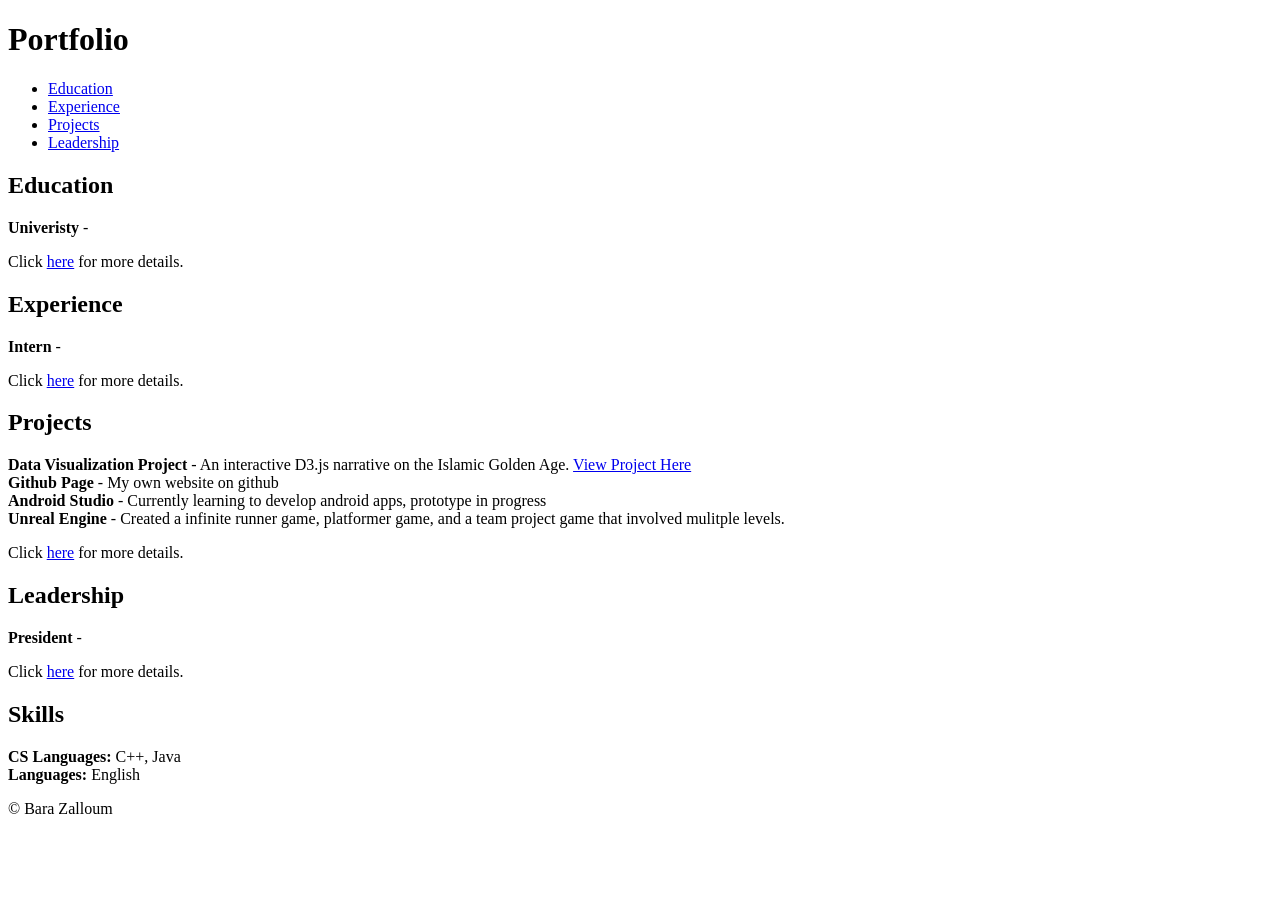
==== index.html @ 99f1ac9a "reuploaded website... adding back index and project" ====
<!DOCTYPE html>
<html lang="en">

<head>
    <meta charset="UTF-8">
    <meta name="viewport" content="width=device-width, initial-scale=1.0">
    <title>Your Name - Resume</title>
    <link rel="stylesheet" href="css/styles.css">
    <link rel="preconnect" href="https://fonts.googleapis.com">
    <link rel="preconnect" href="https://fonts.gstatic.com" crossorigin>
    <link href="https://fonts.googleapis.com/css2?family=Montserrat:wght@400;700&display=swap" rel="stylesheet">
</head>

<body> 
    <header>
        <h1>Portfolio</h1>
    </header>

    <header>
        <nav>
          <ul>
            <li><a href="education/experience.html">Education</a></li>
            <li><a href="experience/experience.html">Experience</a></li>
            <li><a href="projects/projects.html">Projects</a></li>
            <li><a href="leadership/leadership.html">Leadership</a></li>
          </ul>
        </nav>
    </header>

    <!-- I added the opening <main> tag here so your closing </main> tag at the bottom works properly -->
    <main>
        <section id="education">
          <h2>Education</h2>
          <!-- education details here -->
          <b>Univeristy </b> -  <br>
          <p>Click <a href="education/education.html">here</a> for more details.</p>
        </section>

        <section id="experience">
          <h2>Experience</h2>
          <!-- experience details here -->
          <b>Intern </b> -  <br>
          <p>Click <a href="experience/experience.html">here</a> for more details.</p>
        </section>

        <section id="projects">
          <h2>Projects</h2>
          <!-- project details here -->
           <b>Data Visualization Project </b> - An interactive D3.js narrative on the Islamic Golden Age. <a href="dataviz.html">View Project Here</a> <br>
           <b>Github Page </b> - My own website on github <br>
           <b>Android Studio </b> - Currently learning to develop android apps, prototype in progress <br>
           <b>Unreal Engine </b> - Created a infinite runner game, platformer game, and a team project game that involved mulitple levels. <br>
          <p>Click <a href="projects/projects.html">here</a> for more details.</p>
        </section>

    <section id="leadership">
      <h2>Leadership</h2>
      <!-- leadership details here -->
      <b>President </b> -  <br>
      <p>Click <a href="leadership/leadership.html">here</a> for more details.</p>
    </section>

    <section id="skills">
      <h2>Skills</h2>
      <!-- leadership details here -->
      <p><b>CS Languages:</b> C++, Java <br>
        <b>Languages:</b> English</p>
    </section>
  </main>

  <footer>
    <p>&copy; Bara Zalloum</p>
  </footer>

  <script src="script.js"></script>
</body>
</html>
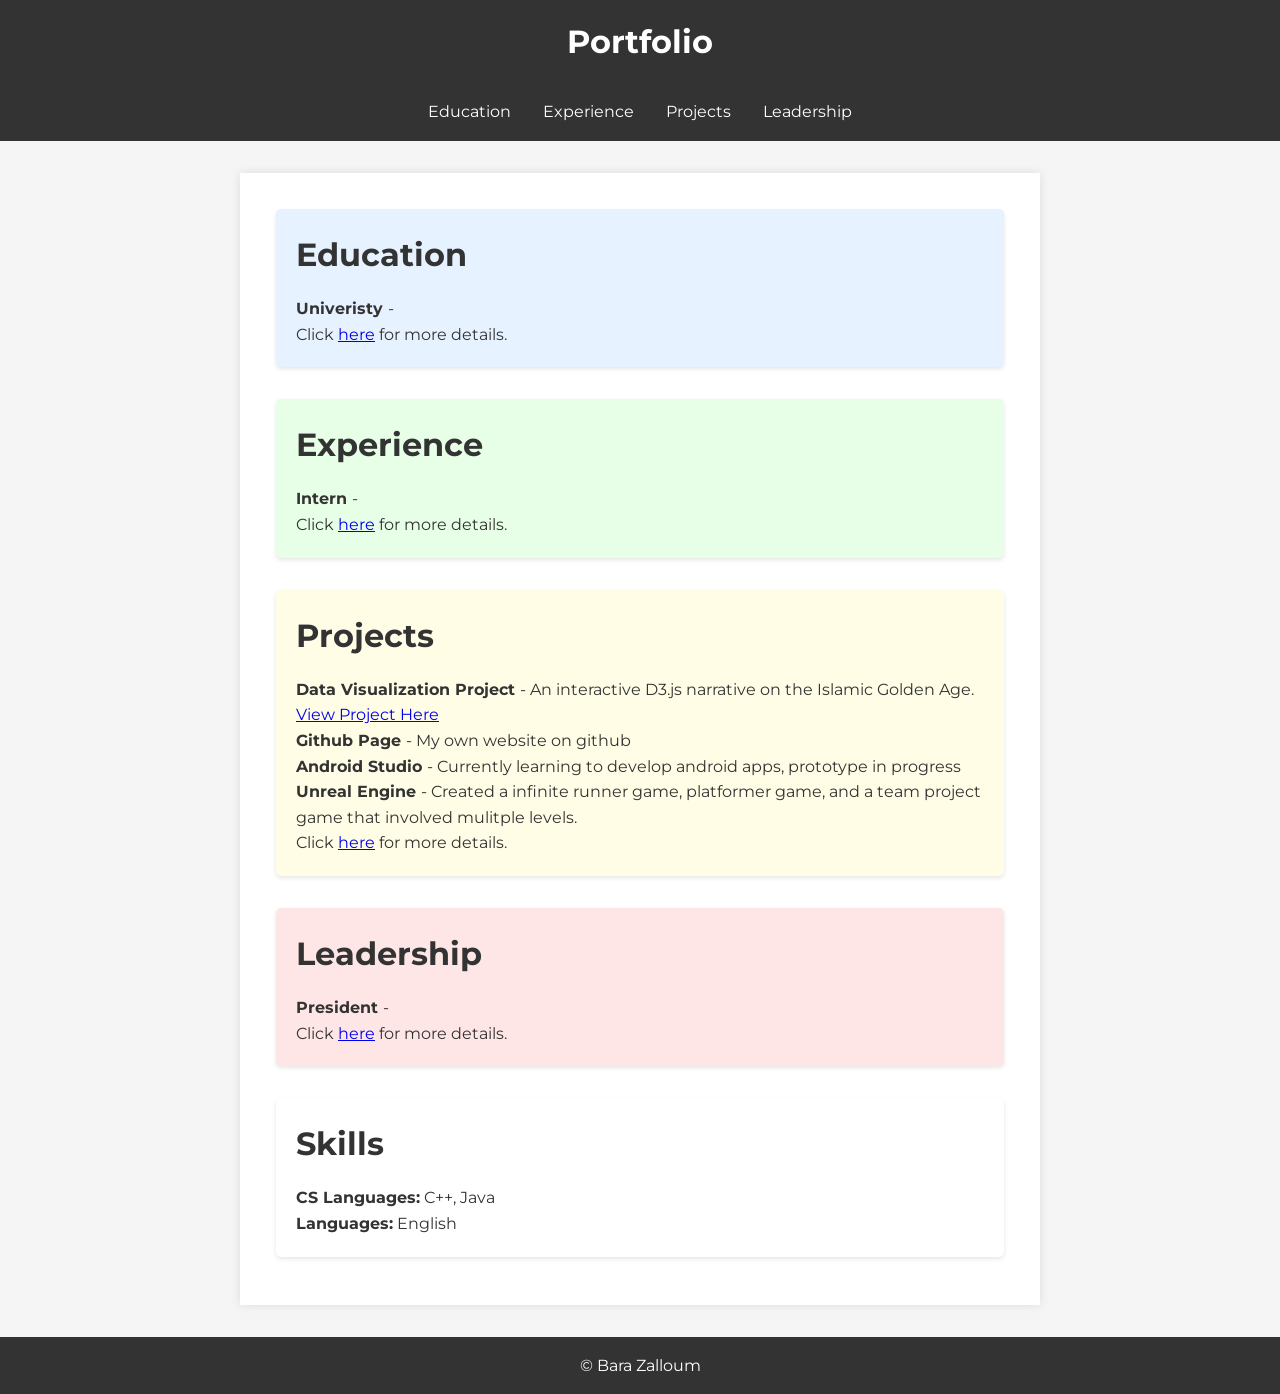
==== commit c8d0becc: "Add files via upload" ====
--- a/index.html
+++ b/index.html
@@ -19,7 +19,7 @@
     <header>
         <nav>
           <ul>
-            <li><a href="education/experience.html">Education</a></li>
+            <li><a href="education/education.html">Education</a></li>
             <li><a href="experience/experience.html">Experience</a></li>
             <li><a href="projects/projects.html">Projects</a></li>
             <li><a href="leadership/leadership.html">Leadership</a></li>
@@ -46,7 +46,7 @@
         <section id="projects">
           <h2>Projects</h2>
           <!-- project details here -->
-           <b>Data Visualization Project </b> - An interactive D3.js narrative on the Islamic Golden Age. <a href="dataviz.html">View Project Here</a> <br>
+           <b>Data Visualization Project </b> - An interactive D3.js narrative on the Islamic Golden Age. <a href="/projects/dataviz.htm">View Project Here</a> <br>
            <b>Github Page </b> - My own website on github <br>
            <b>Android Studio </b> - Currently learning to develop android apps, prototype in progress <br>
            <b>Unreal Engine </b> - Created a infinite runner game, platformer game, and a team project game that involved mulitple levels. <br>
--- a/css/styles.css
+++ b/css/styles.css
@@ -0,0 +1,93 @@
+/* Import Google Font */
+@import url('https://fonts.googleapis.com/css2?family=Montserrat:wght@400;700&display=swap');
+
+/* Reset styles */
+* {
+  margin: 0;
+  padding: 0;
+  box-sizing: border-box;
+}
+
+/* Body styles */
+body {
+  font-family: 'Montserrat', sans-serif;
+  line-height: 1.6;
+  color: #333;
+  background-color: #f5f5f5;
+}
+
+/* Header styles */
+header {
+  background-color: #333;
+  color: #fff;
+  padding: 1rem;
+  text-align: center;
+}
+
+
+nav ul {
+  list-style-type: none;
+  display: flex;
+  justify-content: center;
+}
+
+nav ul li {
+  margin: 0 1rem;
+}
+
+nav ul li a {
+  color: #fff;
+  text-decoration: none;
+  transition: color 0.3s ease;
+}
+
+nav ul li a:hover {
+  color: #ccc;
+}
+
+/* Main content styles */
+main {
+  max-width: 800px;
+  margin: 2rem auto;
+  padding: 1rem;
+  background-color: #fff;
+  box-shadow: 0 0 10px rgba(0, 0, 0, 0.1);
+}
+
+section {
+  padding: 20px;
+  margin: 20px;
+  border-radius: 5px;
+  box-shadow: 0 2px 4px rgba(0, 0, 0, 0.1);
+  margin-bottom: 2rem;
+}
+
+#education {
+  background-color: #e6f2ff; /* Light blue */
+}
+
+#experience {
+  background-color: #e6ffe6; /* Light green */
+}
+
+#projects {
+  background-color: #fffde6; /* Light yellow */
+}
+
+#leadership {
+  background-color: #ffe6e6; /* Light red */
+}
+
+h2 {
+  font-size: 2rem;
+  margin-bottom: 1rem;
+  color: #333;
+}
+
+/* Footer styles */
+footer {
+  background-color: #333;
+  color: #fff;
+  text-align: center;
+  padding: 1rem;
+}
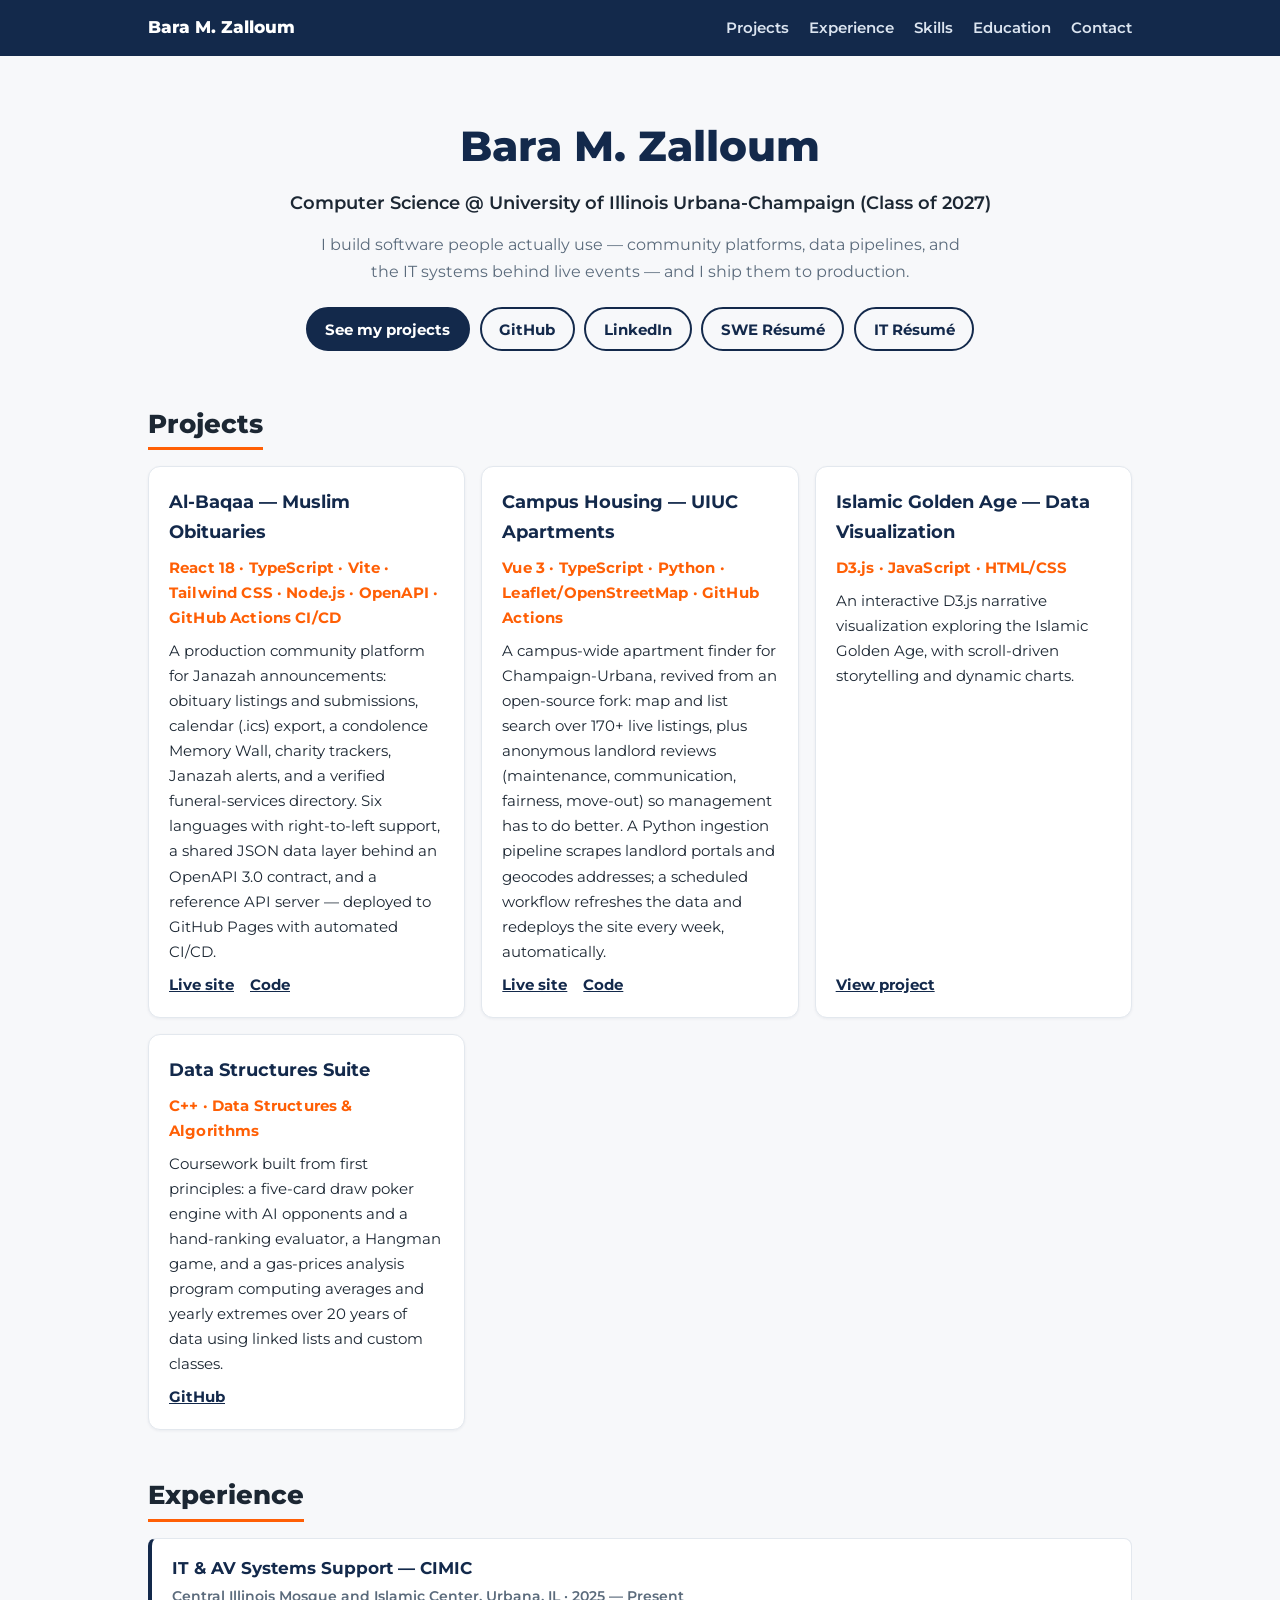
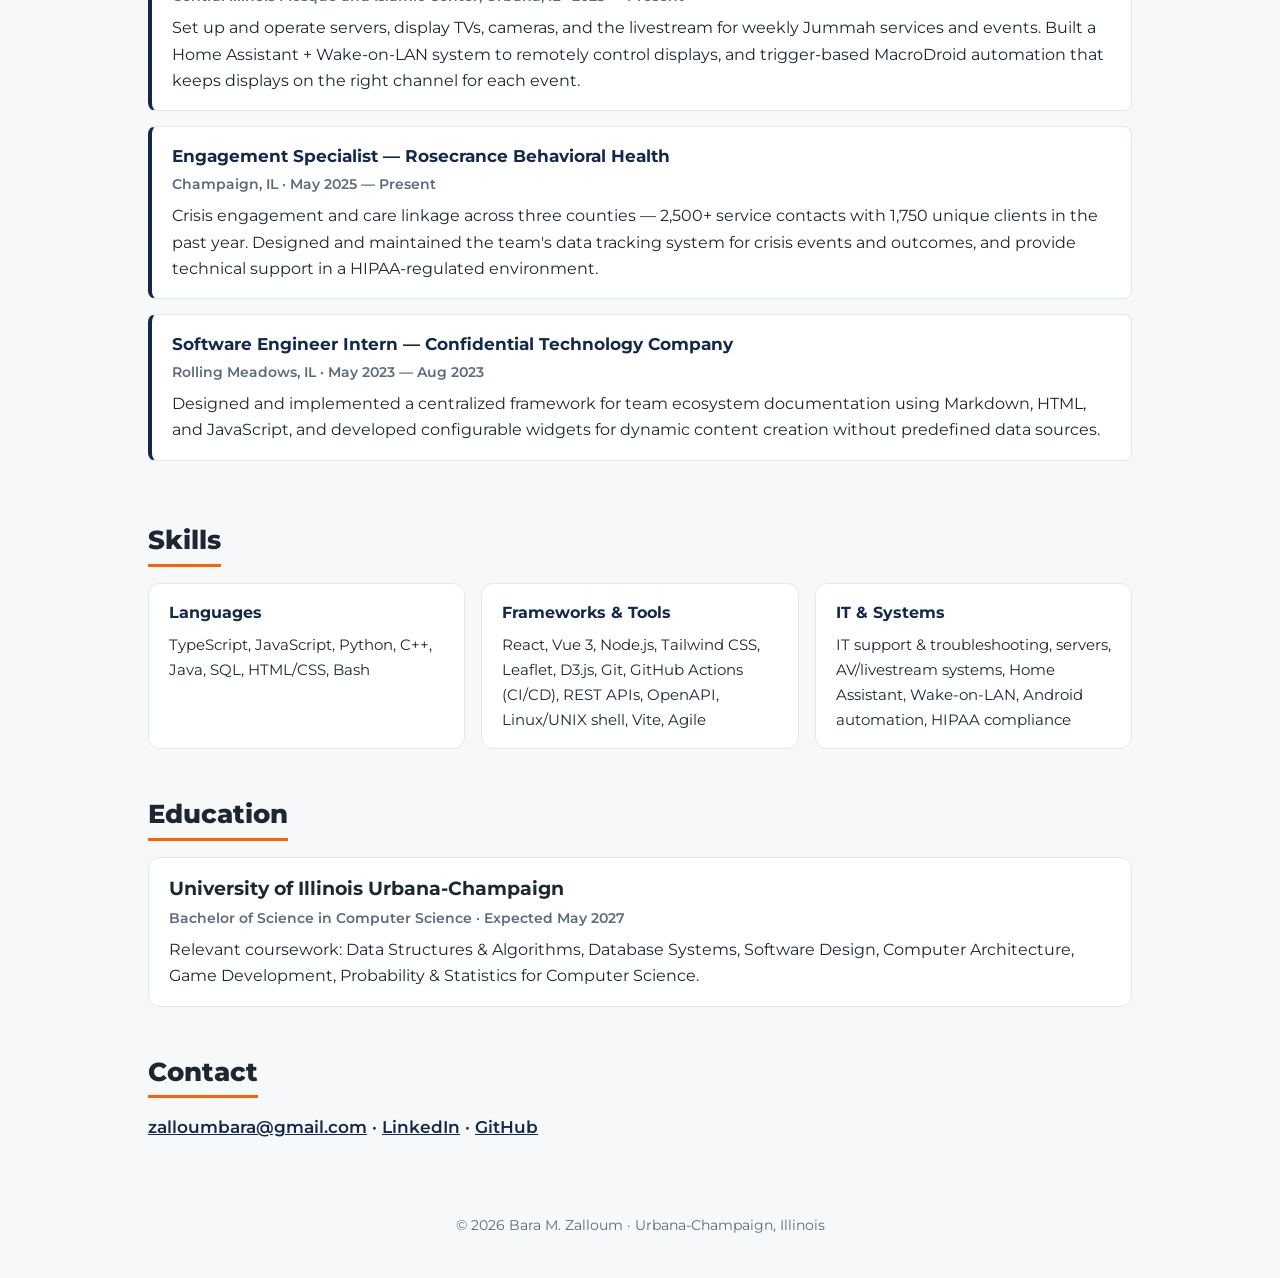
==== commit ec16fccd: "Rebuild portfolio as a single-page site: projects, experience, skills, education" ====
--- a/index.html
+++ b/index.html
@@ -1,77 +1,146 @@
 <!DOCTYPE html>
 <html lang="en">
-
 <head>
     <meta charset="UTF-8">
     <meta name="viewport" content="width=device-width, initial-scale=1.0">
-    <title>Your Name - Resume</title>
+    <title>Bara M. Zalloum — Computer Science @ UIUC</title>
+    <meta name="description" content="Portfolio of Bara M. Zalloum — Computer Science student at the University of Illinois Urbana-Champaign. Software engineering projects, IT systems work, and community technology.">
     <link rel="stylesheet" href="css/styles.css">
     <link rel="preconnect" href="https://fonts.googleapis.com">
     <link rel="preconnect" href="https://fonts.gstatic.com" crossorigin>
-    <link href="https://fonts.googleapis.com/css2?family=Montserrat:wght@400;700&display=swap" rel="stylesheet">
+    <link href="https://fonts.googleapis.com/css2?family=Montserrat:wght@400;600;700;800&display=swap" rel="stylesheet">
 </head>
-
-<body> 
-    <header>
-        <h1>Portfolio</h1>
-    </header>
-
-    <header>
-        <nav>
-          <ul>
-            <li><a href="education/education.html">Education</a></li>
-            <li><a href="experience/experience.html">Experience</a></li>
-            <li><a href="projects/projects.html">Projects</a></li>
-            <li><a href="leadership/leadership.html">Leadership</a></li>
-          </ul>
+<body>
+    <header class="site-header">
+        <nav class="nav" aria-label="Main">
+            <a class="brand" href="#top">Bara M. Zalloum</a>
+            <ul>
+                <li><a href="#projects">Projects</a></li>
+                <li><a href="#experience">Experience</a></li>
+                <li><a href="#skills">Skills</a></li>
+                <li><a href="#education">Education</a></li>
+                <li><a href="#contact">Contact</a></li>
+            </ul>
         </nav>
     </header>
 
-    <!-- I added the opening <main> tag here so your closing </main> tag at the bottom works properly -->
-    <main>
-        <section id="education">
-          <h2>Education</h2>
-          <!-- education details here -->
-          <b>Univeristy </b> -  <br>
-          <p>Click <a href="education/education.html">here</a> for more details.</p>
+    <main id="top">
+        <section class="hero">
+            <h1>Bara M. Zalloum</h1>
+            <p class="tagline">Computer Science @ University of Illinois Urbana-Champaign (Class of 2027)</p>
+            <p class="hero-sub">I build software people actually use — community platforms, data pipelines, and the IT systems behind live events — and I ship them to production.</p>
+            <div class="hero-links">
+                <a class="btn primary" href="#projects">See my projects</a>
+                <a class="btn" href="https://github.com/ViperSurf" target="_blank" rel="noopener">GitHub</a>
+                <a class="btn" href="https://www.linkedin.com/in/barazalloum/" target="_blank" rel="noopener">LinkedIn</a>
+                <a class="btn" href="Bara_Zalloum_Resume_SWE.pdf" target="_blank" rel="noopener">SWE Résumé</a>
+                <a class="btn" href="Bara_Zalloum_Resume_IT.pdf" target="_blank" rel="noopener">IT Résumé</a>
+            </div>
+        </section>
+
+        <section id="projects">
+            <h2>Projects</h2>
+            <div class="cards">
+                <article class="card">
+                    <h3>Al-Baqaa — Muslim Obituaries</h3>
+                    <p class="stack">React 18 · TypeScript · Vite · Tailwind CSS · Node.js · OpenAPI · GitHub Actions CI/CD</p>
+                    <p>A production community platform for Janazah announcements: obituary listings and submissions, calendar (.ics) export, a condolence Memory Wall, charity trackers, Janazah alerts, and a verified funeral-services directory. Six languages with right-to-left support, a shared JSON data layer behind an OpenAPI 3.0 contract, and a reference API server — deployed to GitHub Pages with automated CI/CD.</p>
+                    <p class="card-links">
+                        <a href="https://vipersurf.github.io/MuslimObituaries/" target="_blank" rel="noopener">Live site</a>
+                        <a href="https://github.com/ViperSurf/MuslimObituaries" target="_blank" rel="noopener">Code</a>
+                    </p>
+                </article>
+
+                <article class="card">
+                    <h3>Campus Housing — UIUC Apartments</h3>
+                    <p class="stack">Vue 3 · TypeScript · Python · Leaflet/OpenStreetMap · GitHub Actions</p>
+                    <p>A campus-wide apartment finder for Champaign-Urbana, revived from an open-source fork: map and list search over 170+ live listings, plus anonymous landlord reviews (maintenance, communication, fairness, move-out) so management has to do better. A Python ingestion pipeline scrapes landlord portals and geocodes addresses; a scheduled workflow refreshes the data and redeploys the site every week, automatically.</p>
+                    <p class="card-links">
+                        <a href="https://vipersurf.github.io/uiuc-apartments.com/#/" target="_blank" rel="noopener">Live site</a>
+                        <a href="https://github.com/ViperSurf/uiuc-apartments.com" target="_blank" rel="noopener">Code</a>
+                    </p>
+                </article>
+
+                <article class="card">
+                    <h3>Islamic Golden Age — Data Visualization</h3>
+                    <p class="stack">D3.js · JavaScript · HTML/CSS</p>
+                    <p>An interactive D3.js narrative visualization exploring the Islamic Golden Age, with scroll-driven storytelling and dynamic charts.</p>
+                    <p class="card-links">
+                        <a href="projects/dataviz.html">View project</a>
+                    </p>
+                </article>
+
+                <article class="card">
+                    <h3>Data Structures Suite</h3>
+                    <p class="stack">C++ · Data Structures &amp; Algorithms</p>
+                    <p>Coursework built from first principles: a five-card draw poker engine with AI opponents and a hand-ranking evaluator, a Hangman game, and a gas-prices analysis program computing averages and yearly extremes over 20 years of data using linked lists and custom classes.</p>
+                    <p class="card-links">
+                        <a href="https://github.com/ViperSurf" target="_blank" rel="noopener">GitHub</a>
+                    </p>
+                </article>
+            </div>
         </section>
 
         <section id="experience">
-          <h2>Experience</h2>
-          <!-- experience details here -->
-          <b>Intern </b> -  <br>
-          <p>Click <a href="experience/experience.html">here</a> for more details.</p>
+            <h2>Experience</h2>
+            <div class="timeline">
+                <article>
+                    <h3>IT &amp; AV Systems Support — CIMIC</h3>
+                    <p class="meta">Central Illinois Mosque and Islamic Center, Urbana, IL · 2025 — Present</p>
+                    <p>Set up and operate servers, display TVs, cameras, and the livestream for weekly Jummah services and events. Built a Home Assistant + Wake-on-LAN system to remotely control displays, and trigger-based MacroDroid automation that keeps displays on the right channel for each event.</p>
+                </article>
+                <article>
+                    <h3>Engagement Specialist — Rosecrance Behavioral Health</h3>
+                    <p class="meta">Champaign, IL · May 2025 — Present</p>
+                    <p>Crisis engagement and care linkage across three counties — 2,500+ service contacts with 1,750 unique clients in the past year. Designed and maintained the team's data tracking system for crisis events and outcomes, and provide technical support in a HIPAA-regulated environment.</p>
+                </article>
+                <article>
+                    <h3>Software Engineer Intern — Confidential Technology Company</h3>
+                    <p class="meta">Rolling Meadows, IL · May 2023 — Aug 2023</p>
+                    <p>Designed and implemented a centralized framework for team ecosystem documentation using Markdown, HTML, and JavaScript, and developed configurable widgets for dynamic content creation without predefined data sources.</p>
+                </article>
+            </div>
         </section>
 
-        <section id="projects">
-          <h2>Projects</h2>
-          <!-- project details here -->
-           <b>Data Visualization Project </b> - An interactive D3.js narrative on the Islamic Golden Age. <a href="/projects/dataviz.htm">View Project Here</a> <br>
-           <b>Github Page </b> - My own website on github <br>
-           <b>Android Studio </b> - Currently learning to develop android apps, prototype in progress <br>
-           <b>Unreal Engine </b> - Created a infinite runner game, platformer game, and a team project game that involved mulitple levels. <br>
-          <p>Click <a href="projects/projects.html">here</a> for more details.</p>
+        <section id="skills">
+            <h2>Skills</h2>
+            <div class="skill-cols">
+                <div>
+                    <h3>Languages</h3>
+                    <p>TypeScript, JavaScript, Python, C++, Java, SQL, HTML/CSS, Bash</p>
+                </div>
+                <div>
+                    <h3>Frameworks &amp; Tools</h3>
+                    <p>React, Vue 3, Node.js, Tailwind CSS, Leaflet, D3.js, Git, GitHub Actions (CI/CD), REST APIs, OpenAPI, Linux/UNIX shell, Vite, Agile</p>
+                </div>
+                <div>
+                    <h3>IT &amp; Systems</h3>
+                    <p>IT support &amp; troubleshooting, servers, AV/livestream systems, Home Assistant, Wake-on-LAN, Android automation, HIPAA compliance</p>
+                </div>
+            </div>
         </section>
 
-    <section id="leadership">
-      <h2>Leadership</h2>
-      <!-- leadership details here -->
-      <b>President </b> -  <br>
-      <p>Click <a href="leadership/leadership.html">here</a> for more details.</p>
-    </section>
+        <section id="education">
+            <h2>Education</h2>
+            <article>
+                <h3>University of Illinois Urbana-Champaign</h3>
+                <p class="meta">Bachelor of Science in Computer Science · Expected May 2027</p>
+                <p>Relevant coursework: Data Structures &amp; Algorithms, Database Systems, Software Design, Computer Architecture, Game Development, Probability &amp; Statistics for Computer Science.</p>
+            </article>
+        </section>
 
-    <section id="skills">
-      <h2>Skills</h2>
-      <!-- leadership details here -->
-      <p><b>CS Languages:</b> C++, Java <br>
-        <b>Languages:</b> English</p>
-    </section>
-  </main>
+        <section id="contact">
+            <h2>Contact</h2>
+            <p>
+                <a href="mailto:zalloumbara@gmail.com">zalloumbara@gmail.com</a> ·
+                <a href="https://www.linkedin.com/in/barazalloum/" target="_blank" rel="noopener">LinkedIn</a> ·
+                <a href="https://github.com/ViperSurf" target="_blank" rel="noopener">GitHub</a>
+            </p>
+        </section>
+    </main>
 
-  <footer>
-    <p>&copy; Bara Zalloum</p>
-  </footer>
-
-  <script src="script.js"></script>
+    <footer>
+        <p>© 2026 Bara M. Zalloum · Urbana-Champaign, Illinois</p>
+    </footer>
 </body>
 </html>
--- a/css/styles.css
+++ b/css/styles.css
@@ -1,93 +1,129 @@
-/* Import Google Font */
-@import url('https://fonts.googleapis.com/css2?family=Montserrat:wght@400;700&display=swap');
-
-/* Reset styles */
-* {
-  margin: 0;
-  padding: 0;
-  box-sizing: border-box;
+/* Bara M. Zalloum — portfolio styles (2026 rebuild) */
+:root {
+  --illini-blue: #13294B;
+  --illini-orange: #FF5F05;
+  --ink: #1c2733;
+  --muted: #5b6b7c;
+  --bg: #f7f8fa;
+  --card: #ffffff;
+  --line: #e3e8ee;
 }
 
-/* Body styles */
+* { margin: 0; padding: 0; box-sizing: border-box; }
+
+html { scroll-behavior: smooth; }
+
 body {
-  font-family: 'Montserrat', sans-serif;
-  line-height: 1.6;
-  color: #333;
-  background-color: #f5f5f5;
+  font-family: 'Montserrat', system-ui, sans-serif;
+  line-height: 1.65;
+  color: var(--ink);
+  background-color: var(--bg);
 }
 
-/* Header styles */
-header {
-  background-color: #333;
-  color: #fff;
-  padding: 1rem;
-  text-align: center;
+a { color: var(--illini-blue); }
+a:hover { color: var(--illini-orange); }
+
+/* Header / nav */
+.site-header {
+  background: var(--illini-blue);
+  position: sticky;
+  top: 0;
+  z-index: 10;
+}
+.nav {
+  max-width: 1024px;
+  margin: 0 auto;
+  padding: 0.9rem 1.25rem;
+  display: flex;
+  align-items: center;
+  justify-content: space-between;
+  gap: 1rem;
+  flex-wrap: wrap;
+}
+.brand { color: #fff; font-weight: 800; text-decoration: none; font-size: 1.05rem; }
+.nav ul { list-style: none; display: flex; gap: 1.25rem; flex-wrap: wrap; }
+.nav ul a { color: #dbe4f0; text-decoration: none; font-weight: 600; font-size: 0.95rem; }
+.nav ul a:hover { color: #fff; }
+
+/* Layout */
+main { max-width: 1024px; margin: 0 auto; padding: 0 1.25rem 2rem; }
+section { padding: 2.25rem 0 0.5rem; }
+section h2 {
+  font-size: 1.6rem;
+  font-weight: 800;
+  margin-bottom: 1rem;
+  border-bottom: 3px solid var(--illini-orange);
+  display: inline-block;
+  padding-bottom: 0.15rem;
 }
 
+/* Hero */
+.hero { text-align: center; padding: 3.5rem 0 1rem; }
+.hero h1 { font-size: 2.6rem; font-weight: 800; color: var(--illini-blue); }
+.tagline { font-size: 1.15rem; font-weight: 600; margin-top: 0.4rem; }
+.hero-sub { color: var(--muted); max-width: 640px; margin: 0.9rem auto 0; }
+.hero-links { display: flex; gap: 0.6rem; justify-content: center; flex-wrap: wrap; margin-top: 1.4rem; }
+.btn {
+  border: 2px solid var(--illini-blue);
+  color: var(--illini-blue);
+  border-radius: 999px;
+  padding: 0.45rem 1.1rem;
+  font-weight: 700;
+  text-decoration: none;
+  font-size: 0.95rem;
+  background: transparent;
+}
+.btn:hover { border-color: var(--illini-orange); color: var(--illini-orange); }
+.btn.primary { background: var(--illini-blue); color: #fff; }
+.btn.primary:hover { background: var(--illini-orange); border-color: var(--illini-orange); color: #fff; }
 
-nav ul {
-  list-style-type: none;
+/* Project cards */
+.cards { display: grid; grid-template-columns: repeat(auto-fit, minmax(300px, 1fr)); gap: 1rem; }
+.card {
+  background: var(--card);
+  border: 1px solid var(--line);
+  border-radius: 12px;
+  padding: 1.25rem;
+  box-shadow: 0 1px 3px rgba(19, 41, 75, 0.06);
   display: flex;
-  justify-content: center;
+  flex-direction: column;
+  gap: 0.5rem;
+}
+.card h3 { font-size: 1.12rem; color: var(--illini-blue); }
+.stack { font-size: 0.82rem; font-weight: 700; color: var(--illini-orange); letter-spacing: 0.01em; }
+.card p { font-size: 0.95rem; }
+.card-links { margin-top: auto; display: flex; gap: 1rem; font-weight: 700; font-size: 0.92rem; }
+
+/* Experience */
+.timeline article {
+  background: var(--card);
+  border: 1px solid var(--line);
+  border-left: 4px solid var(--illini-blue);
+  border-radius: 8px;
+  padding: 1rem 1.25rem;
+  margin-bottom: 0.9rem;
+}
+.timeline h3 { font-size: 1.05rem; color: var(--illini-blue); }
+.meta { color: var(--muted); font-size: 0.9rem; font-weight: 600; margin: 0.15rem 0 0.4rem; }
+
+/* Skills */
+.skill-cols { display: grid; grid-template-columns: repeat(auto-fit, minmax(240px, 1fr)); gap: 1rem; }
+.skill-cols > div { background: var(--card); border: 1px solid var(--line); border-radius: 12px; padding: 1rem 1.25rem; }
+.skill-cols h3 { color: var(--illini-blue); font-size: 1rem; margin-bottom: 0.35rem; }
+.skill-cols p { font-size: 0.95rem; }
+
+/* Education / contact */
+#education article { background: var(--card); border: 1px solid var(--line); border-radius: 12px; padding: 1rem 1.25rem; }
+#contact p { font-size: 1.05rem; font-weight: 600; }
+
+footer {
+  text-align: center;
+  color: var(--muted);
+  font-size: 0.9rem;
+  padding: 2rem 1rem 2.5rem;
 }
 
-nav ul li {
-  margin: 0 1rem;
+@media (max-width: 560px) {
+  .hero h1 { font-size: 2rem; }
+  .nav { justify-content: center; }
 }
-
-nav ul li a {
-  color: #fff;
-  text-decoration: none;
-  transition: color 0.3s ease;
-}
-
-nav ul li a:hover {
-  color: #ccc;
-}
-
-/* Main content styles */
-main {
-  max-width: 800px;
-  margin: 2rem auto;
-  padding: 1rem;
-  background-color: #fff;
-  box-shadow: 0 0 10px rgba(0, 0, 0, 0.1);
-}
-
-section {
-  padding: 20px;
-  margin: 20px;
-  border-radius: 5px;
-  box-shadow: 0 2px 4px rgba(0, 0, 0, 0.1);
-  margin-bottom: 2rem;
-}
-
-#education {
-  background-color: #e6f2ff; /* Light blue */
-}
-
-#experience {
-  background-color: #e6ffe6; /* Light green */
-}
-
-#projects {
-  background-color: #fffde6; /* Light yellow */
-}
-
-#leadership {
-  background-color: #ffe6e6; /* Light red */
-}
-
-h2 {
-  font-size: 2rem;
-  margin-bottom: 1rem;
-  color: #333;
-}
-
-/* Footer styles */
-footer {
-  background-color: #333;
-  color: #fff;
-  text-align: center;
-  padding: 1rem;
-}
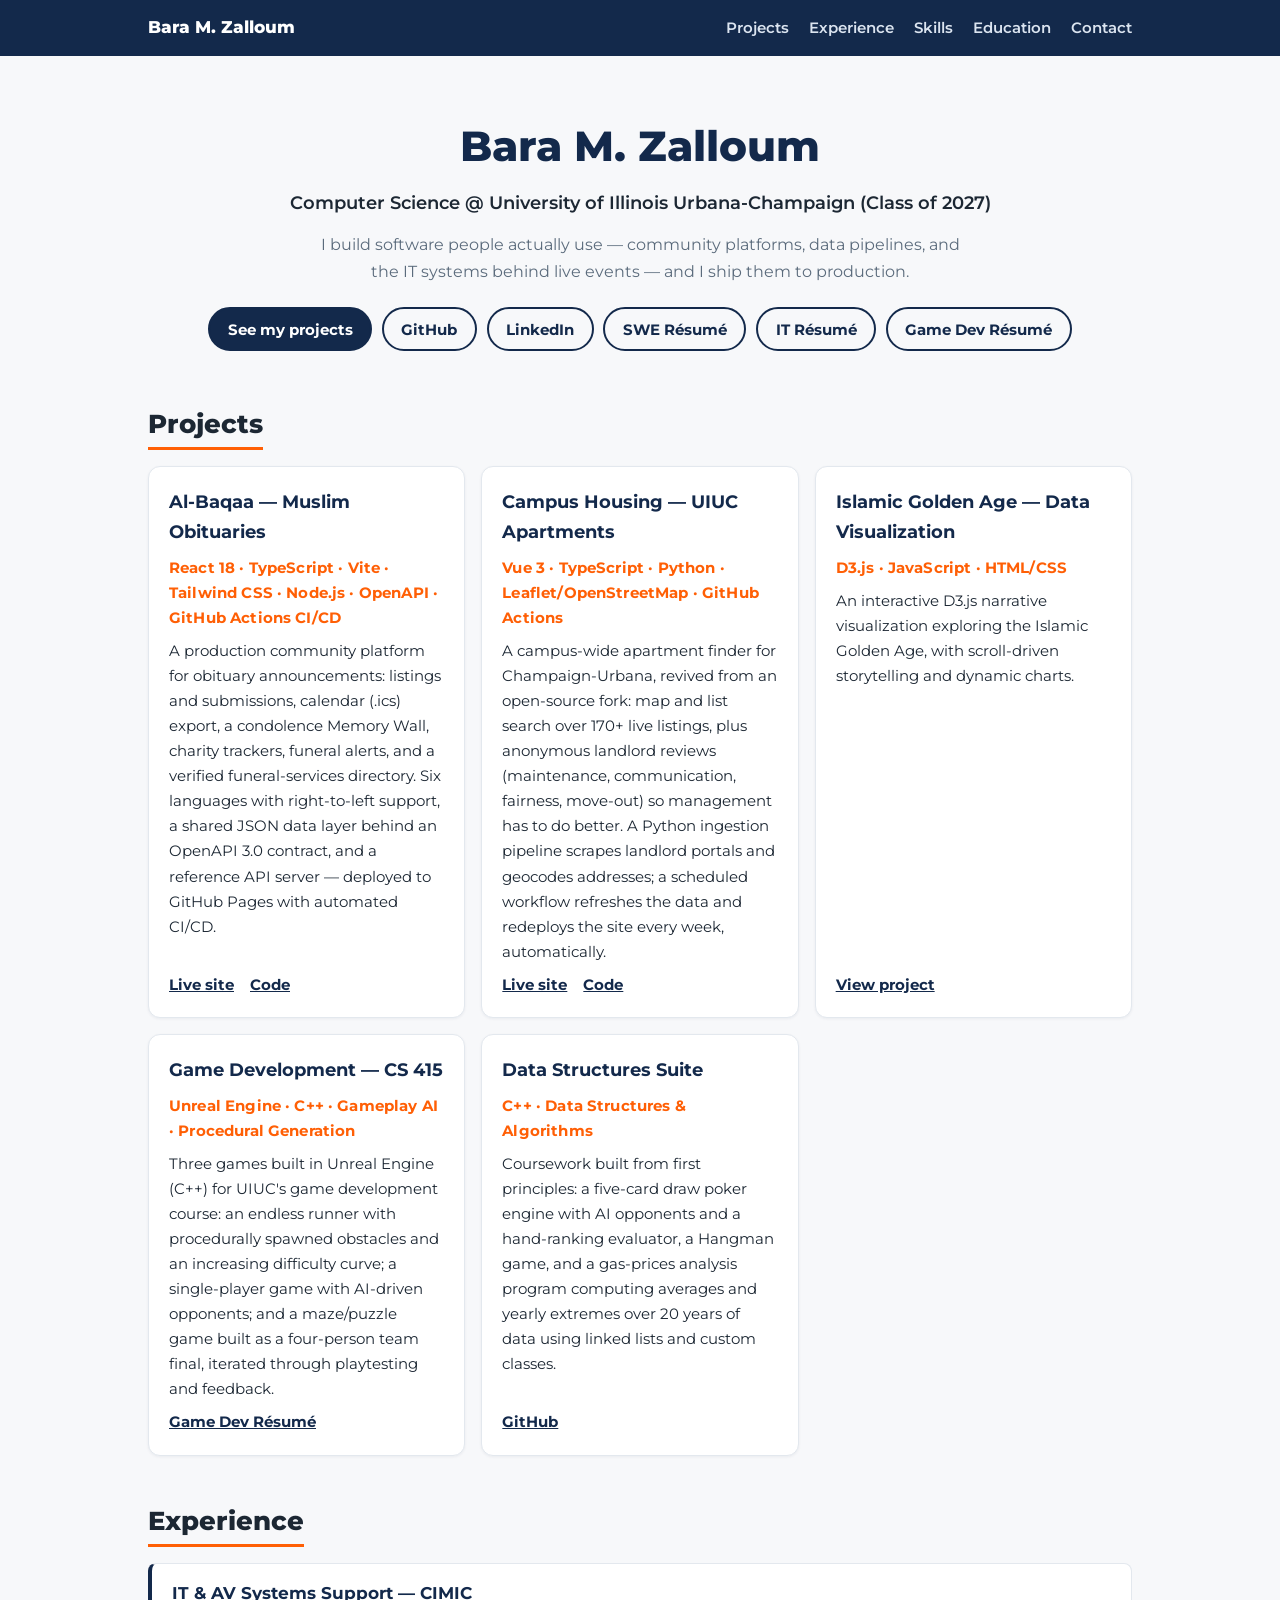
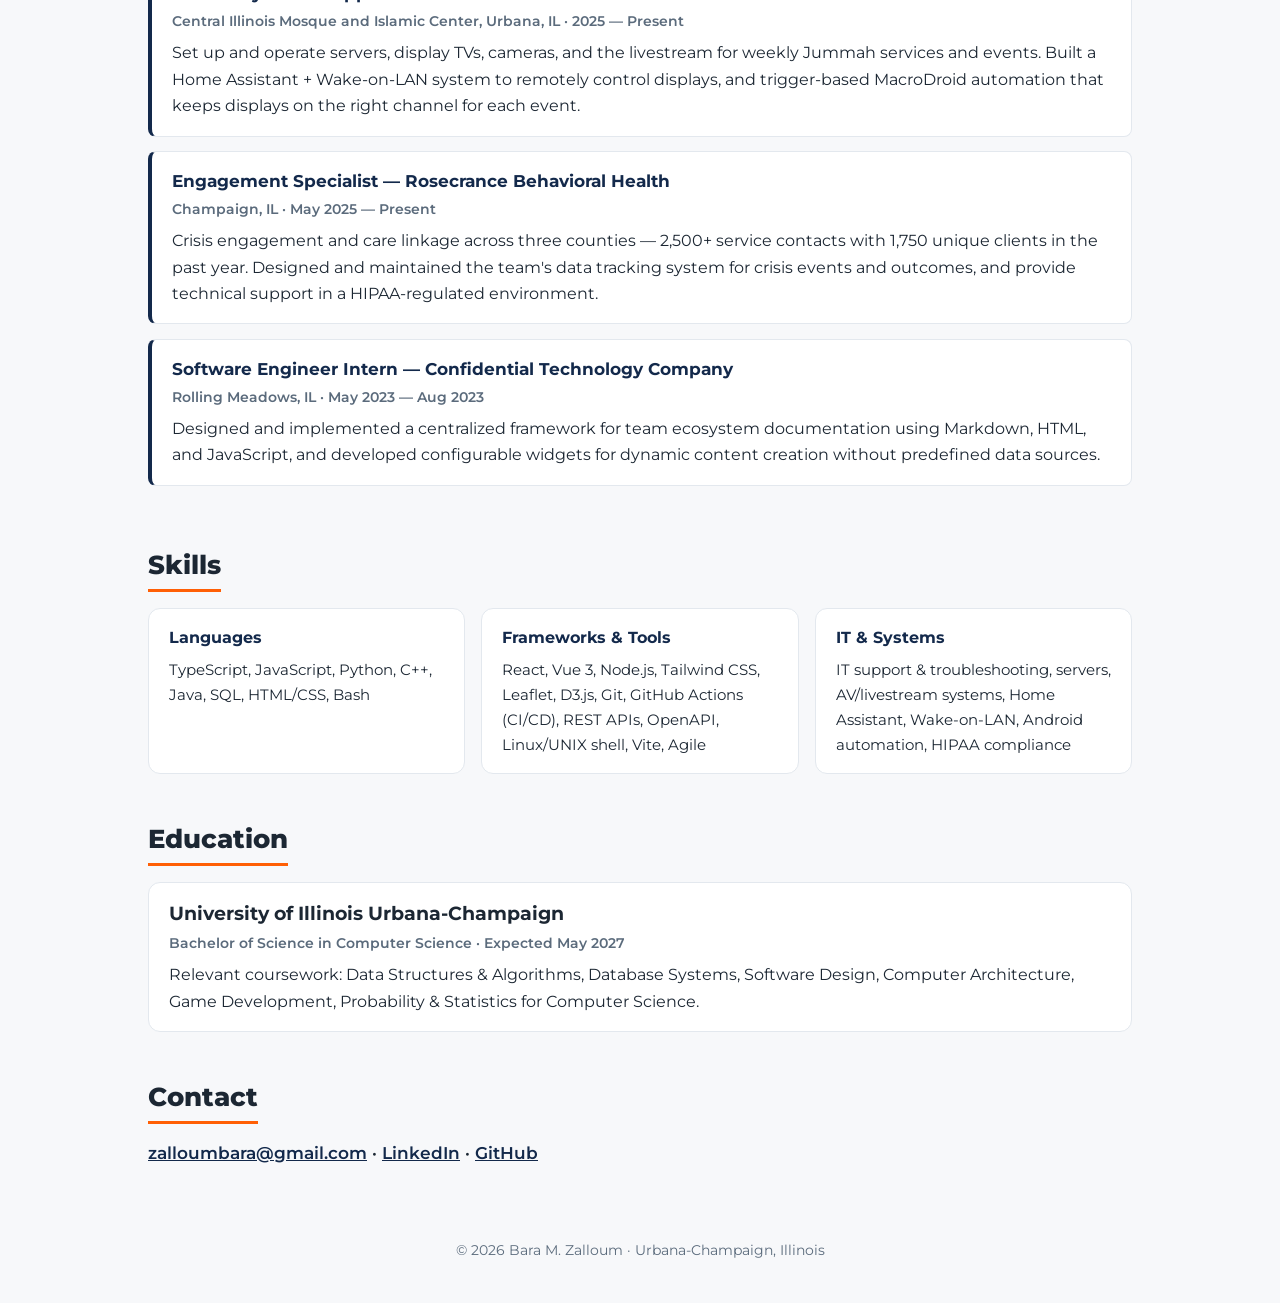
==== commit 1113ec21: "Update resumes (STAR rebuild), add Game Dev resume + CS 415 games card" ====
--- a/index.html
+++ b/index.html
@@ -35,6 +35,7 @@
                 <a class="btn" href="https://www.linkedin.com/in/barazalloum/" target="_blank" rel="noopener">LinkedIn</a>
                 <a class="btn" href="Bara_Zalloum_Resume_SWE.pdf" target="_blank" rel="noopener">SWE Résumé</a>
                 <a class="btn" href="Bara_Zalloum_Resume_IT.pdf" target="_blank" rel="noopener">IT Résumé</a>
+                <a class="btn" href="Bara_Zalloum_Resume_GameDev.pdf" target="_blank" rel="noopener">Game Dev Résumé</a>
             </div>
         </section>
 
@@ -44,7 +45,7 @@
                 <article class="card">
                     <h3>Al-Baqaa — Muslim Obituaries</h3>
                     <p class="stack">React 18 · TypeScript · Vite · Tailwind CSS · Node.js · OpenAPI · GitHub Actions CI/CD</p>
-                    <p>A production community platform for Janazah announcements: obituary listings and submissions, calendar (.ics) export, a condolence Memory Wall, charity trackers, Janazah alerts, and a verified funeral-services directory. Six languages with right-to-left support, a shared JSON data layer behind an OpenAPI 3.0 contract, and a reference API server — deployed to GitHub Pages with automated CI/CD.</p>
+                    <p>A production community platform for obituary announcements: listings and submissions, calendar (.ics) export, a condolence Memory Wall, charity trackers, funeral alerts, and a verified funeral-services directory. Six languages with right-to-left support, a shared JSON data layer behind an OpenAPI 3.0 contract, and a reference API server — deployed to GitHub Pages with automated CI/CD.</p>
                     <p class="card-links">
                         <a href="https://vipersurf.github.io/MuslimObituaries/" target="_blank" rel="noopener">Live site</a>
                         <a href="https://github.com/ViperSurf/MuslimObituaries" target="_blank" rel="noopener">Code</a>
@@ -67,6 +68,15 @@
                     <p>An interactive D3.js narrative visualization exploring the Islamic Golden Age, with scroll-driven storytelling and dynamic charts.</p>
                     <p class="card-links">
                         <a href="projects/dataviz.html">View project</a>
+                    </p>
+                </article>
+
+                <article class="card">
+                    <h3>Game Development — CS 415</h3>
+                    <p class="stack">Unreal Engine · C++ · Gameplay AI · Procedural Generation</p>
+                    <p>Three games built in Unreal Engine (C++) for UIUC's game development course: an endless runner with procedurally spawned obstacles and an increasing difficulty curve; a single-player game with AI-driven opponents; and a maze/puzzle game built as a four-person team final, iterated through playtesting and feedback.</p>
+                    <p class="card-links">
+                        <a href="Bara_Zalloum_Resume_GameDev.pdf" target="_blank" rel="noopener">Game Dev Résumé</a>
                     </p>
                 </article>
 
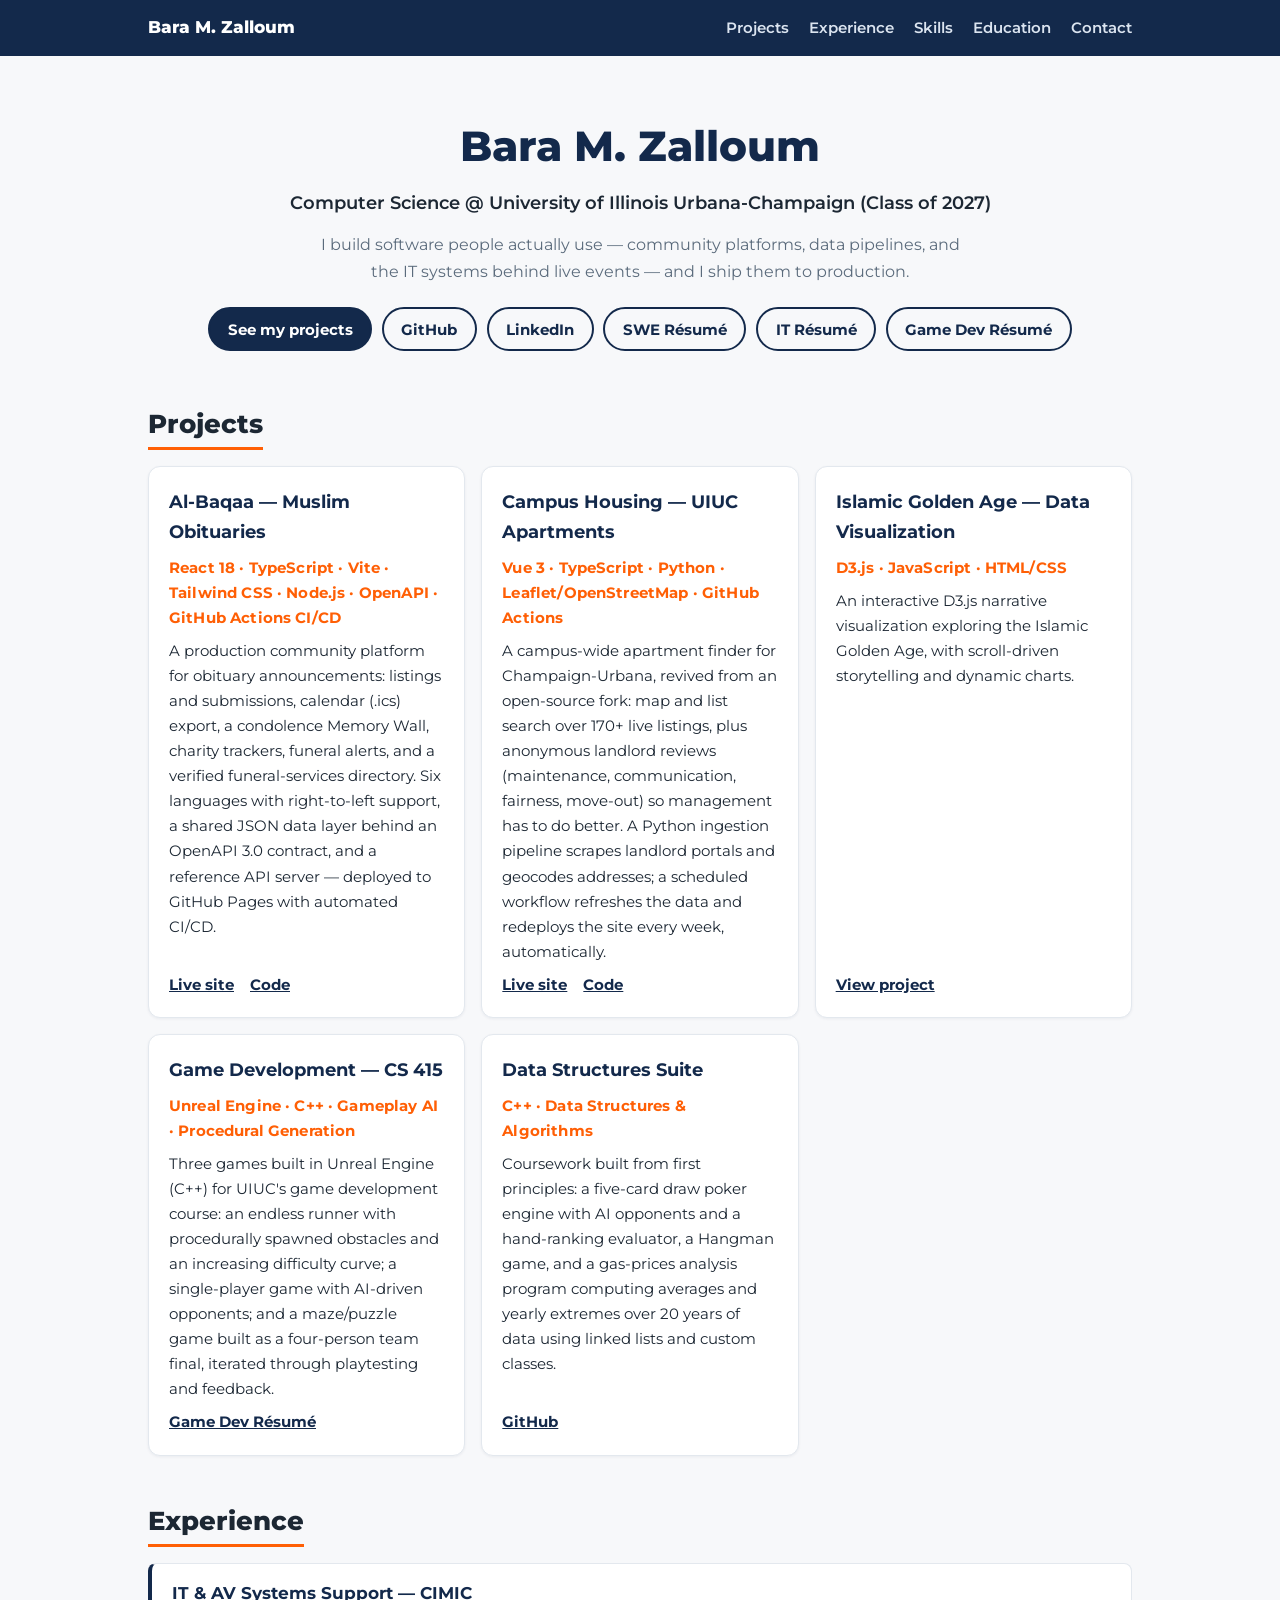
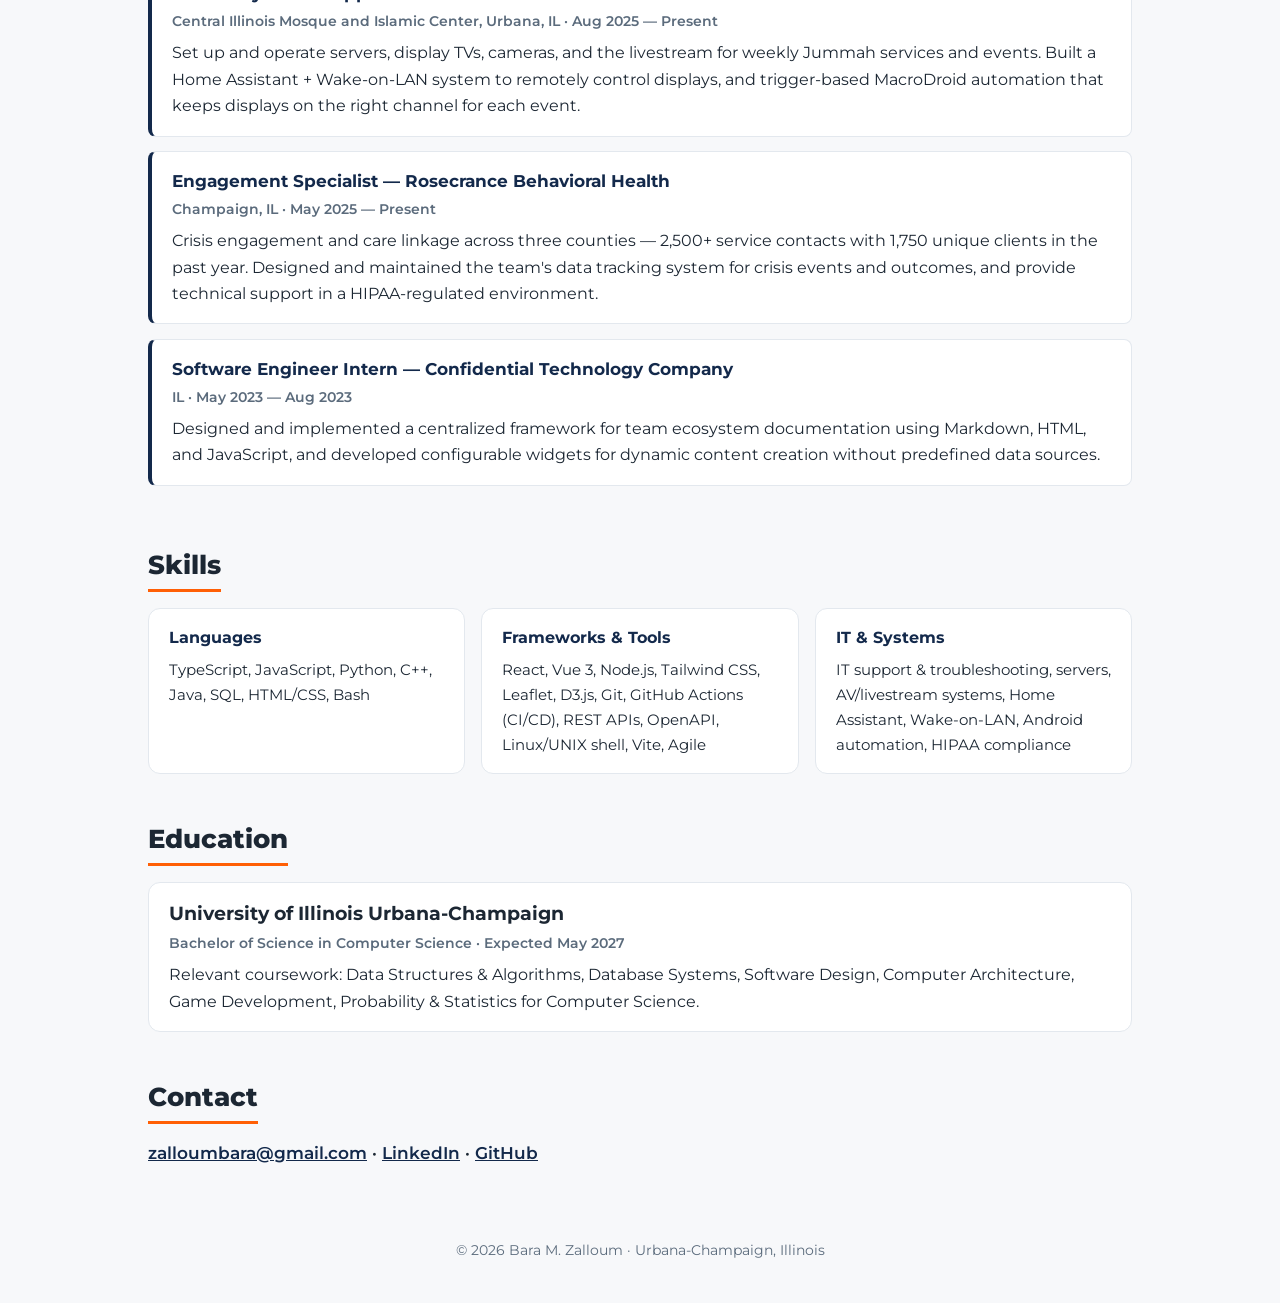
==== commit 48b99ea6: "Fix CTC location to IL only; CIMIC start Aug 2025" ====
--- a/index.html
+++ b/index.html
@@ -96,7 +96,7 @@
             <div class="timeline">
                 <article>
                     <h3>IT &amp; AV Systems Support — CIMIC</h3>
-                    <p class="meta">Central Illinois Mosque and Islamic Center, Urbana, IL · 2025 — Present</p>
+                    <p class="meta">Central Illinois Mosque and Islamic Center, Urbana, IL · Aug 2025 — Present</p>
                     <p>Set up and operate servers, display TVs, cameras, and the livestream for weekly Jummah services and events. Built a Home Assistant + Wake-on-LAN system to remotely control displays, and trigger-based MacroDroid automation that keeps displays on the right channel for each event.</p>
                 </article>
                 <article>
@@ -106,7 +106,7 @@
                 </article>
                 <article>
                     <h3>Software Engineer Intern — Confidential Technology Company</h3>
-                    <p class="meta">Rolling Meadows, IL · May 2023 — Aug 2023</p>
+                    <p class="meta">IL · May 2023 — Aug 2023</p>
                     <p>Designed and implemented a centralized framework for team ecosystem documentation using Markdown, HTML, and JavaScript, and developed configurable widgets for dynamic content creation without predefined data sources.</p>
                 </article>
             </div>
